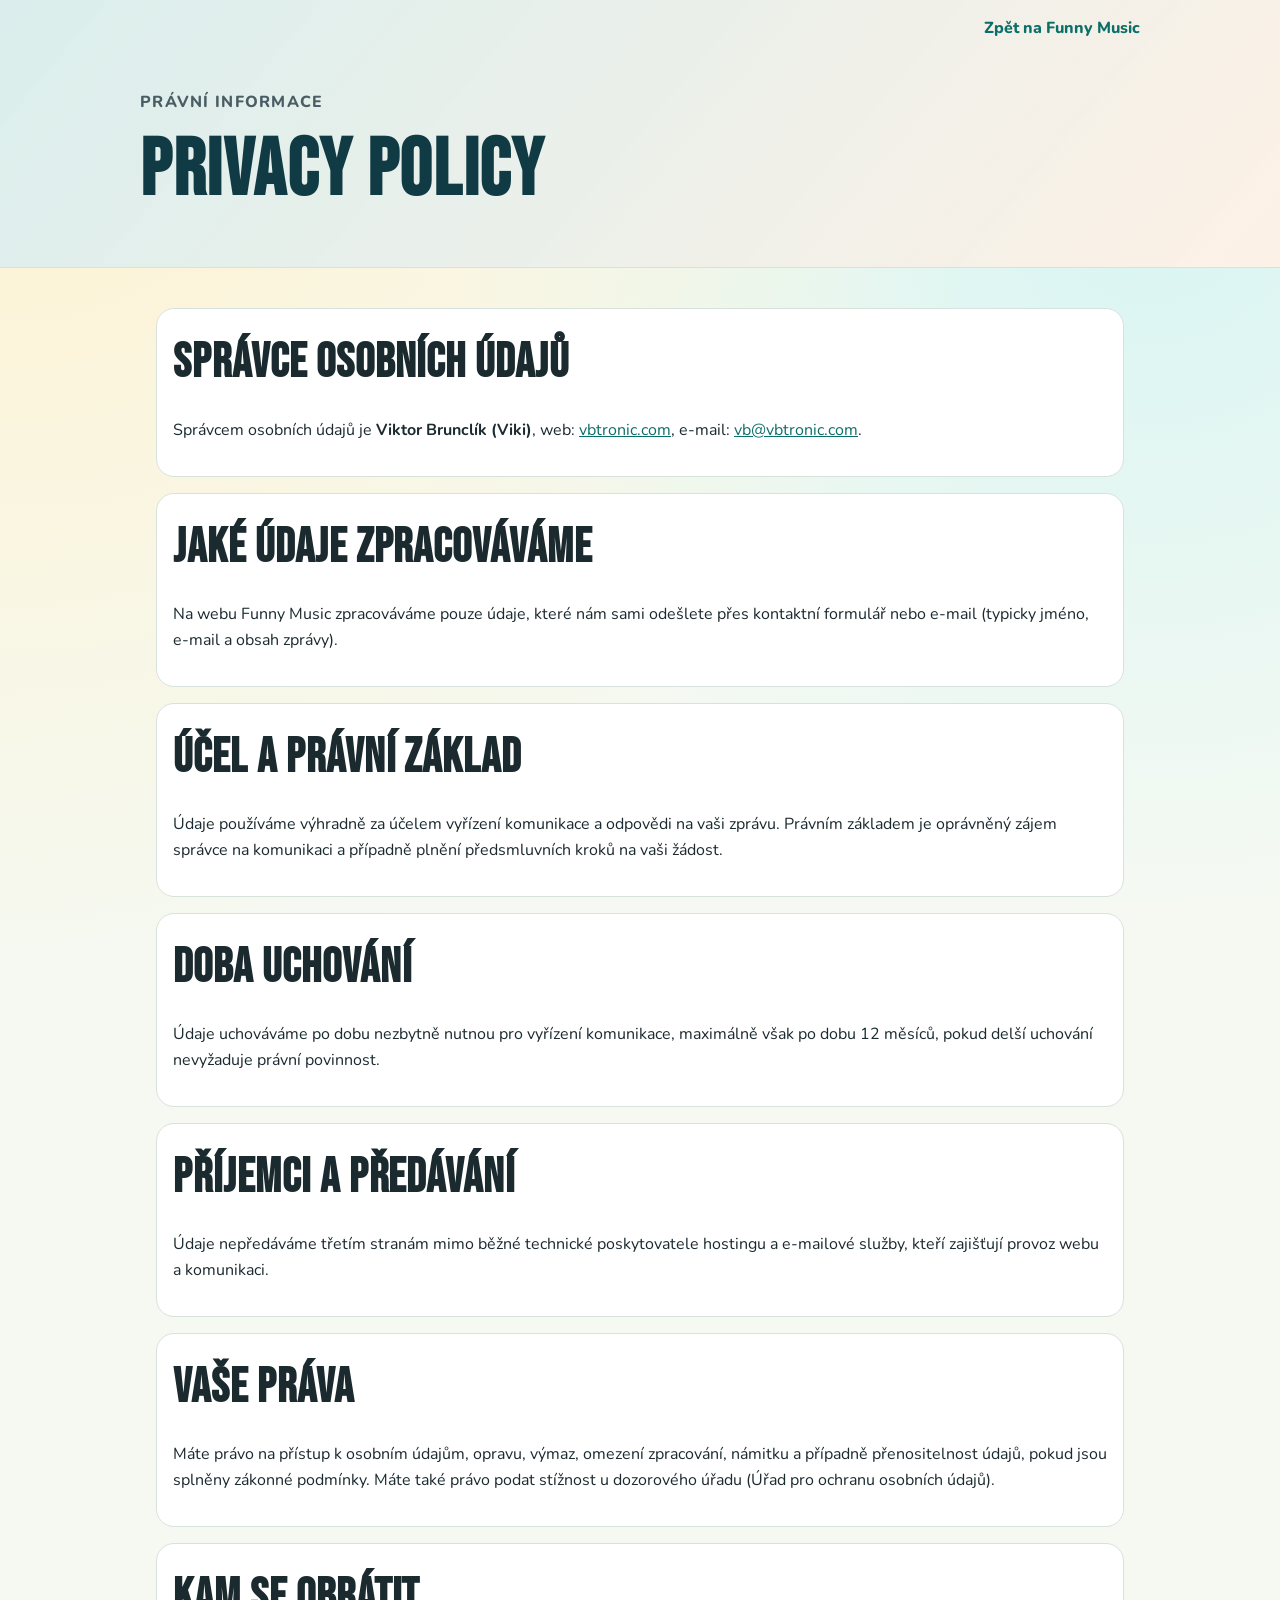
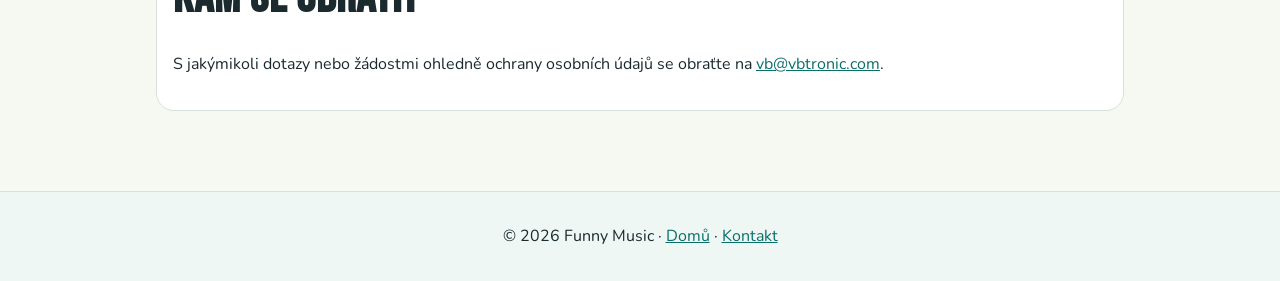
==== privacy-policy.html @ d2f49400 "Create Funny Music static website with audio, PDFs, and privacy policy Amp-Thread-ID: https://ampcod" ====
<!doctype html>
<html lang="cs">
  <head>
    <meta charset="UTF-8" />
    <meta name="viewport" content="width=device-width, initial-scale=1.0" />
    <title>Privacy Policy | Funny Music</title>
    <meta
      name="description"
      content="Zásady ochrany osobních údajů webu Funny Music."
    />
    <link rel="preconnect" href="https://fonts.googleapis.com" />
    <link rel="preconnect" href="https://fonts.gstatic.com" crossorigin />
    <link
      href="https://fonts.googleapis.com/css2?family=Bebas+Neue&family=Nunito:wght@400;600;700;800&display=swap"
      rel="stylesheet"
    />
    <link rel="stylesheet" href="styles.css" />
  </head>
  <body>
    <header class="hero">
      <nav class="top-nav">
        <a href="index.html">Zpět na Funny Music</a>
      </nav>
      <div class="hero-content">
        <p class="hero-kicker">Právní informace</p>
        <h1>Privacy Policy</h1>
      </div>
    </header>

    <main class="policy-main">
      <section class="policy-card">
        <h2>Správce osobních údajů</h2>
        <p>
          Správcem osobních údajů je <strong>Viktor Brunclík (Viki)</strong>,
          web: <a href="https://vbtronic.com" target="_blank" rel="noopener noreferrer">vbtronic.com</a>,
          e-mail: <a href="mailto:vb@vbtronic.com">vb@vbtronic.com</a>.
        </p>
      </section>

      <section class="policy-card">
        <h2>Jaké údaje zpracováváme</h2>
        <p>
          Na webu Funny Music zpracováváme pouze údaje, které nám sami odešlete přes
          kontaktní formulář nebo e-mail (typicky jméno, e-mail a obsah zprávy).
        </p>
      </section>

      <section class="policy-card">
        <h2>Účel a právní základ</h2>
        <p>
          Údaje používáme výhradně za účelem vyřízení komunikace a odpovědi na vaši zprávu.
          Právním základem je oprávněný zájem správce na komunikaci a případně plnění
          předsmluvních kroků na vaši žádost.
        </p>
      </section>

      <section class="policy-card">
        <h2>Doba uchování</h2>
        <p>
          Údaje uchováváme po dobu nezbytně nutnou pro vyřízení komunikace, maximálně
          však po dobu 12 měsíců, pokud delší uchování nevyžaduje právní povinnost.
        </p>
      </section>

      <section class="policy-card">
        <h2>Příjemci a předávání</h2>
        <p>
          Údaje nepředáváme třetím stranám mimo běžné technické poskytovatele hostingu a
          e-mailové služby, kteří zajišťují provoz webu a komunikaci.
        </p>
      </section>

      <section class="policy-card">
        <h2>Vaše práva</h2>
        <p>
          Máte právo na přístup k osobním údajům, opravu, výmaz, omezení zpracování,
          námitku a případně přenositelnost údajů, pokud jsou splněny zákonné podmínky.
          Máte také právo podat stížnost u dozorového úřadu (Úřad pro ochranu osobních údajů).
        </p>
      </section>

      <section class="policy-card">
        <h2>Kam se obrátit</h2>
        <p>
          S jakýmikoli dotazy nebo žádostmi ohledně ochrany osobních údajů se obraťte na
          <a href="mailto:vb@vbtronic.com">vb@vbtronic.com</a>.
        </p>
      </section>
    </main>

    <footer class="site-footer">
      <p>
        © 2026 Funny Music ·
        <a href="index.html">Domů</a>
        · <a href="mailto:vb@vbtronic.com">Kontakt</a>
      </p>
    </footer>
  </body>
</html>
---- styles.css ----
:root {
  --bg: #f5f9f2;
  --bg-soft: #ffffff;
  --surface: #fef7ea;
  --text: #1b2a2f;
  --muted: #4a5d64;
  --brand: #0b8f87;
  --brand-strong: #0b6f69;
  --accent: #ef8d32;
  --line: #d8e2dc;
}

* {
  box-sizing: border-box;
}

html,
body {
  margin: 0;
  padding: 0;
}

body {
  font-family: "Nunito", sans-serif;
  color: var(--text);
  background:
    radial-gradient(circle at top left, #fff2cf 0%, transparent 44%),
    radial-gradient(circle at 90% 10%, #d8f5f3 0%, transparent 35%),
    var(--bg);
  line-height: 1.6;
}

a {
  color: var(--brand-strong);
}

.hero {
  padding: 1rem 1rem 3rem;
  background:
    linear-gradient(130deg, rgba(11, 143, 135, 0.15), rgba(239, 141, 50, 0.12)),
    var(--bg-soft);
  border-bottom: 1px solid var(--line);
}

.top-nav {
  max-width: 1000px;
  margin: 0 auto;
  display: flex;
  gap: 1rem;
  justify-content: flex-end;
  flex-wrap: wrap;
}

.top-nav a {
  text-decoration: none;
  font-weight: 800;
  color: var(--brand-strong);
}

.hero-content {
  max-width: 1000px;
  margin: 3rem auto 0;
}

.hero-kicker {
  letter-spacing: 0.08em;
  text-transform: uppercase;
  font-weight: 800;
  color: var(--muted);
}

h1,
h2,
h3 {
  font-family: "Bebas Neue", sans-serif;
  letter-spacing: 0.02em;
  margin: 0 0 0.5rem;
}

h1 {
  font-size: clamp(2.8rem, 7vw, 5rem);
  color: #113b44;
  line-height: 1;
}

h2 {
  font-size: clamp(2rem, 4.8vw, 3rem);
}

h3 {
  font-size: clamp(1.6rem, 3.2vw, 2.1rem);
}

.cta {
  display: inline-block;
  margin-top: 1rem;
  padding: 0.75rem 1.4rem;
  border-radius: 999px;
  text-decoration: none;
  font-weight: 800;
  color: #fff;
  background: linear-gradient(120deg, var(--brand), var(--accent));
}

main {
  max-width: 1000px;
  margin: 0 auto;
  padding: 1.5rem 1rem 2rem;
}

.section {
  margin-top: 2.5rem;
}

.section-intro {
  color: var(--muted);
}

.songs {
  display: grid;
  gap: 1rem;
}

.song-card,
.author-card,
.policy-card,
.contact form {
  background: var(--bg-soft);
  border: 1px solid var(--line);
  border-radius: 18px;
  padding: 1rem;
}

.song-card {
  background: linear-gradient(180deg, var(--surface), #ffffff);
}

audio {
  width: 100%;
  margin: 0.5rem 0;
}

.authors-grid {
  display: grid;
  grid-template-columns: repeat(auto-fit, minmax(220px, 1fr));
  gap: 1rem;
}

.contact form {
  display: grid;
  gap: 0.5rem;
}

label {
  font-weight: 700;
}

input,
textarea {
  width: 100%;
  border: 1px solid #bed0ca;
  border-radius: 12px;
  padding: 0.7rem 0.8rem;
  font: inherit;
}

button {
  width: fit-content;
  border: 0;
  border-radius: 999px;
  padding: 0.75rem 1.2rem;
  cursor: pointer;
  font: inherit;
  font-weight: 800;
  color: #fff;
  background: linear-gradient(120deg, var(--brand), var(--accent));
}

.site-footer {
  margin-top: 3rem;
  border-top: 1px solid var(--line);
  padding: 1rem;
  text-align: center;
  background: #eef7f4;
}

.policy-main {
  max-width: 1000px;
  margin: 0 auto;
  padding: 1.5rem 1rem 2rem;
}

.policy-card {
  margin-top: 1rem;
}

@media (max-width: 680px) {
  .top-nav {
    justify-content: center;
  }

  .hero-content {
    margin-top: 2rem;
  }
}
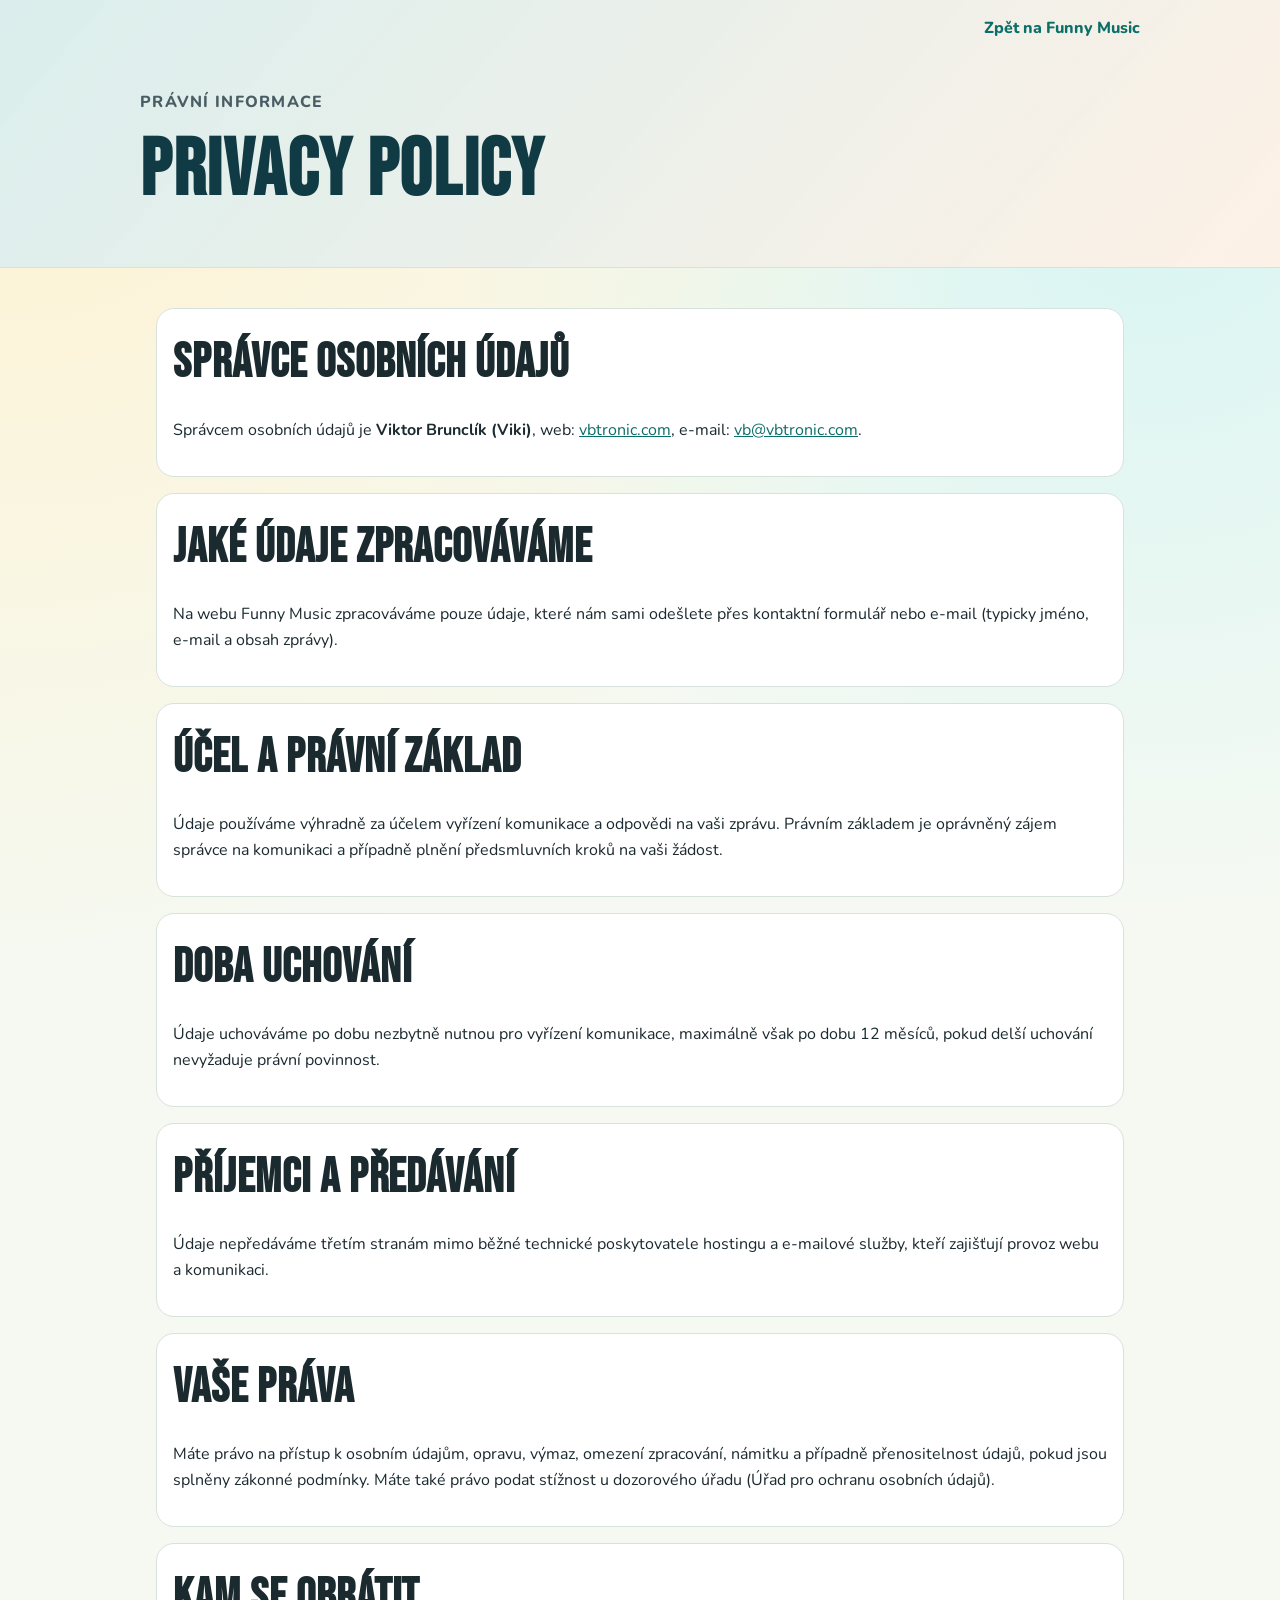
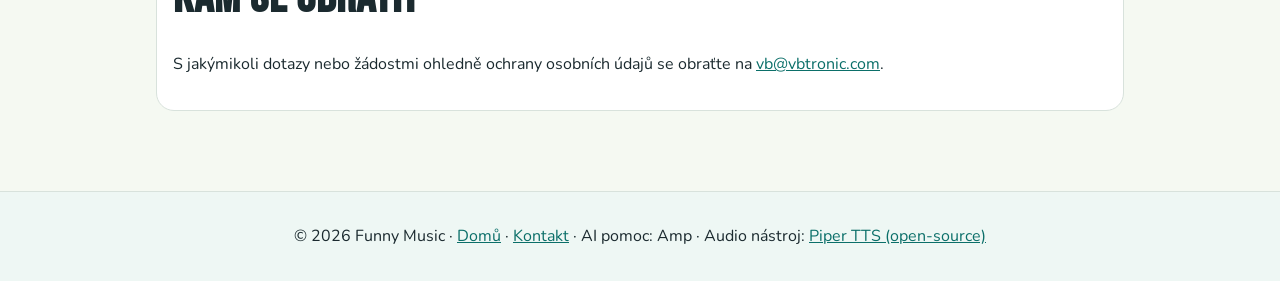
==== commit dcd83e44: "Regenerate songs with open-source Piper TTS and update footer/contact Amp-Thread-ID: https://ampcode" ====
--- a/privacy-policy.html
+++ b/privacy-policy.html
@@ -93,6 +93,7 @@
         © 2026 Funny Music ·
         <a href="index.html">Domů</a>
         · <a href="mailto:vb@vbtronic.com">Kontakt</a>
+        · AI pomoc: Amp · Audio nástroj: <a href="https://github.com/rhasspy/piper" target="_blank" rel="noopener noreferrer">Piper TTS (open-source)</a>
       </p>
     </footer>
   </body>
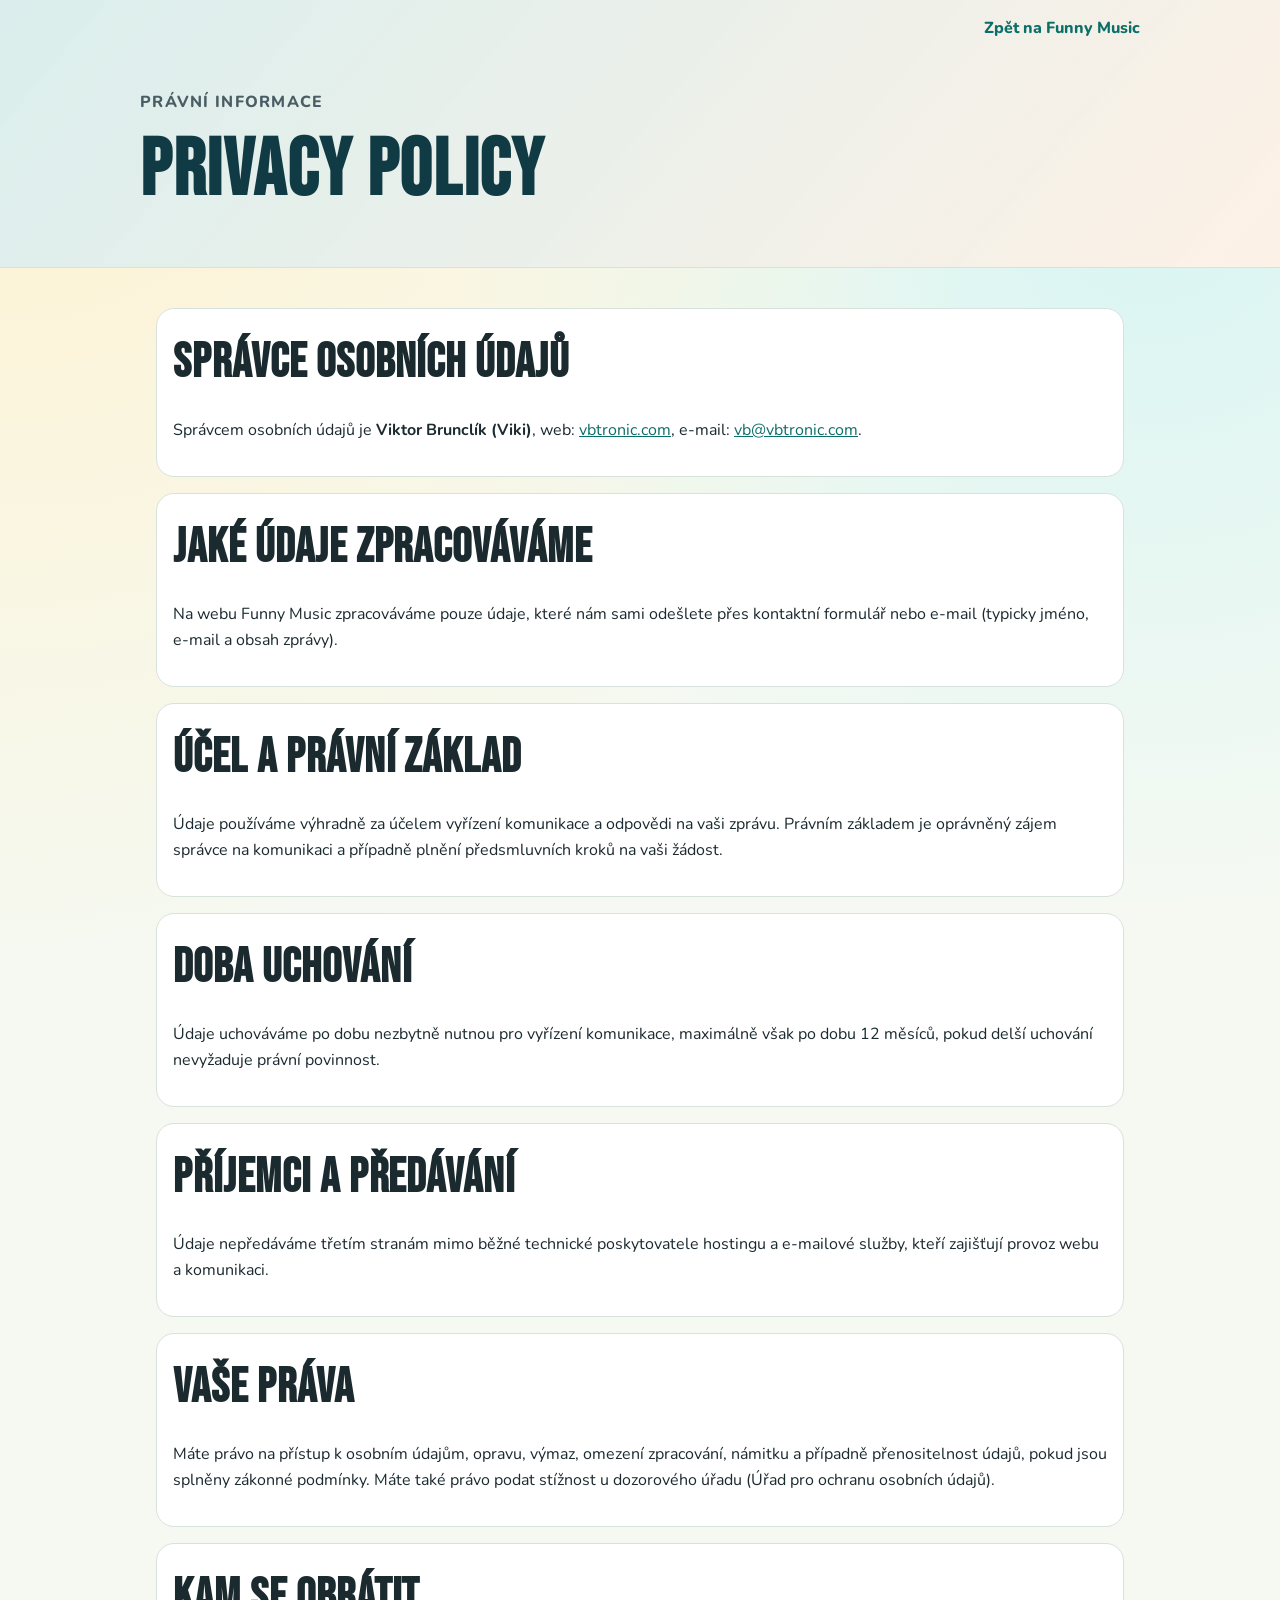
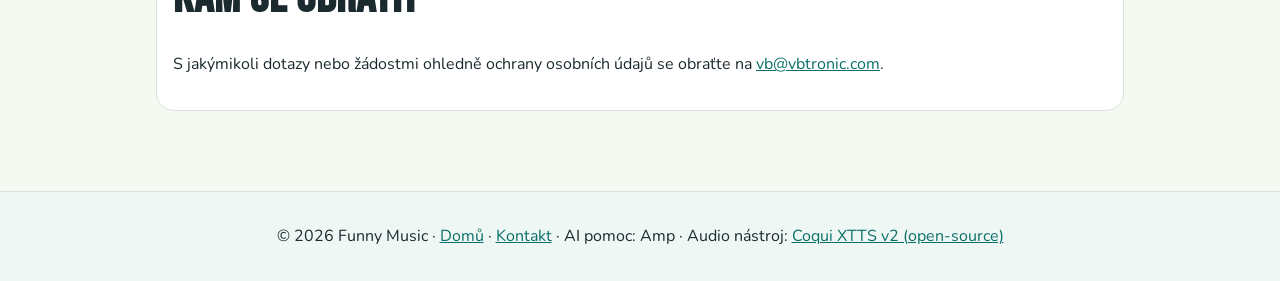
==== commit 16f1d58b: "Update footer tool attribution to Coqui XTTS v2 Amp-Thread-ID: https://ampcode.com/threads/T-019d106" ====
--- a/privacy-policy.html
+++ b/privacy-policy.html
@@ -93,7 +93,7 @@
         © 2026 Funny Music ·
         <a href="index.html">Domů</a>
         · <a href="mailto:vb@vbtronic.com">Kontakt</a>
-        · AI pomoc: Amp · Audio nástroj: <a href="https://github.com/rhasspy/piper" target="_blank" rel="noopener noreferrer">Piper TTS (open-source)</a>
+        · AI pomoc: Amp · Audio nástroj: <a href="https://github.com/coqui-ai/TTS" target="_blank" rel="noopener noreferrer">Coqui XTTS v2 (open-source)</a>
       </p>
     </footer>
   </body>
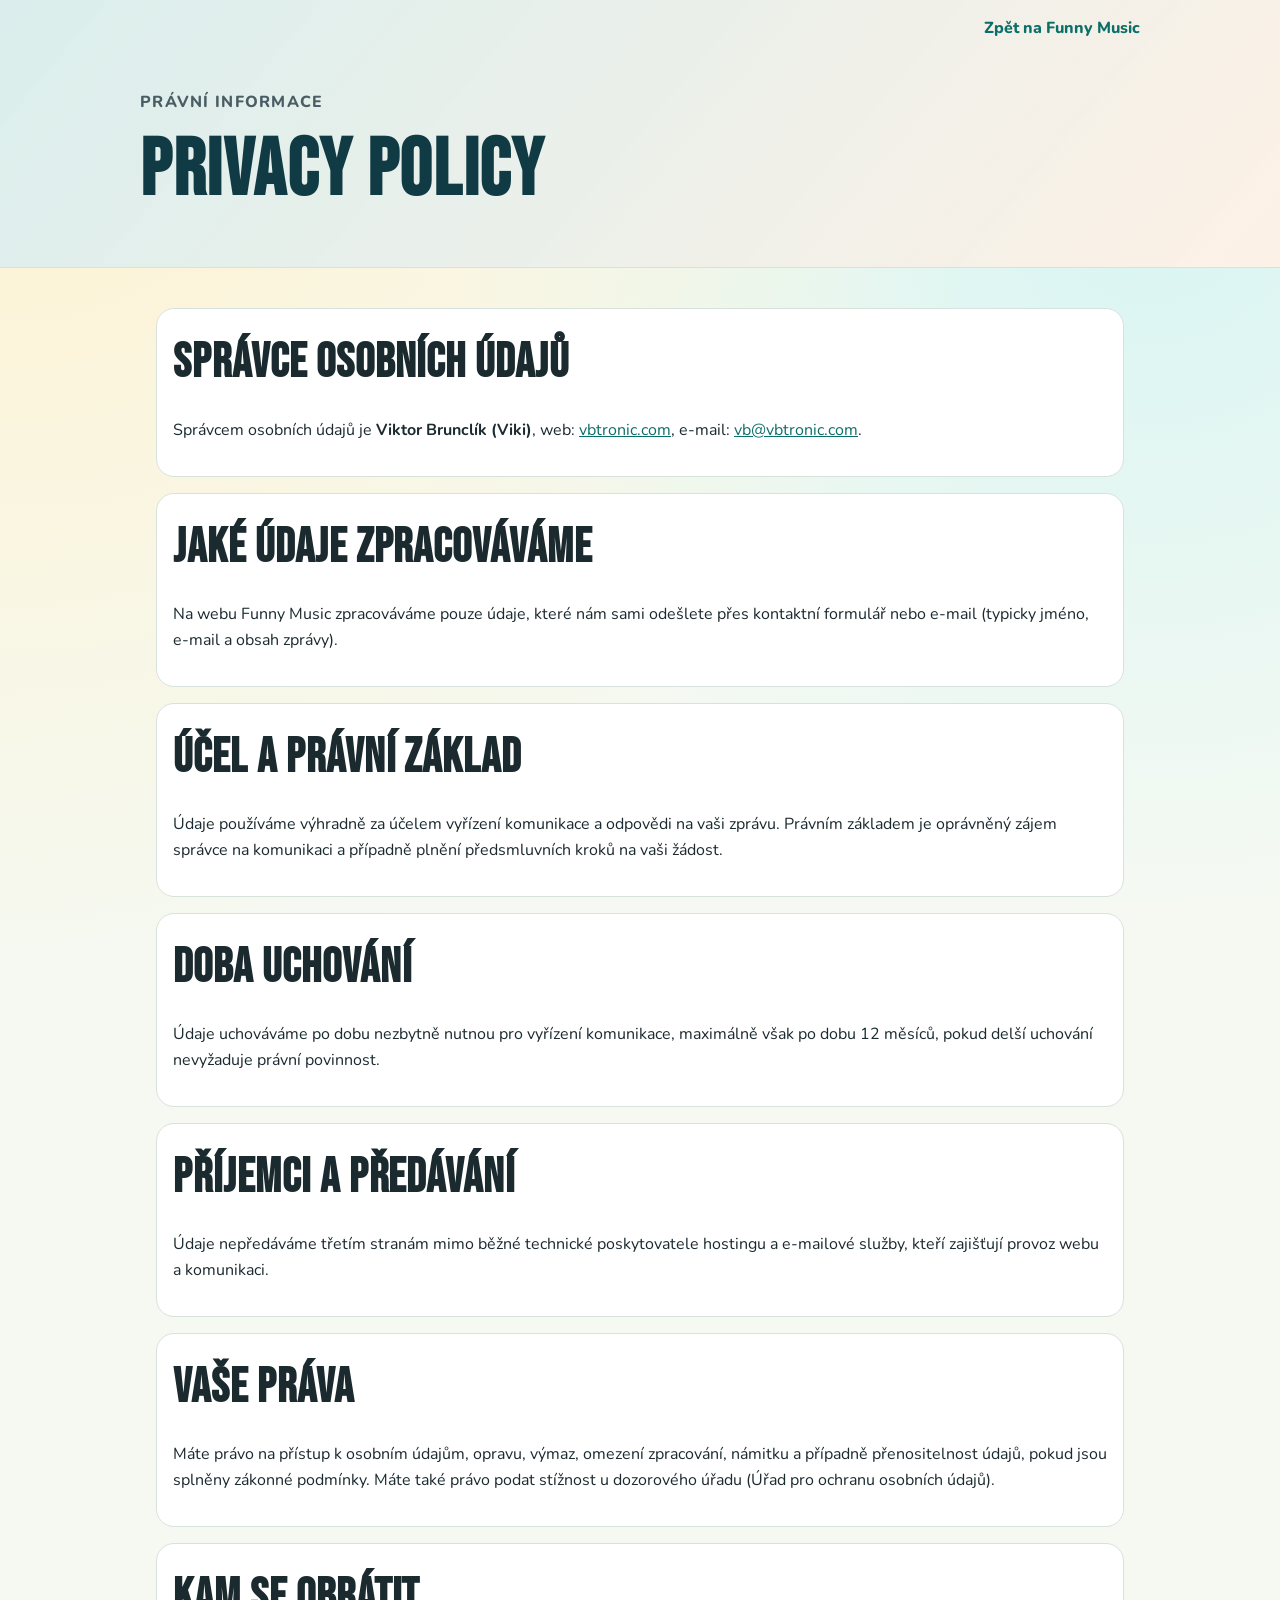
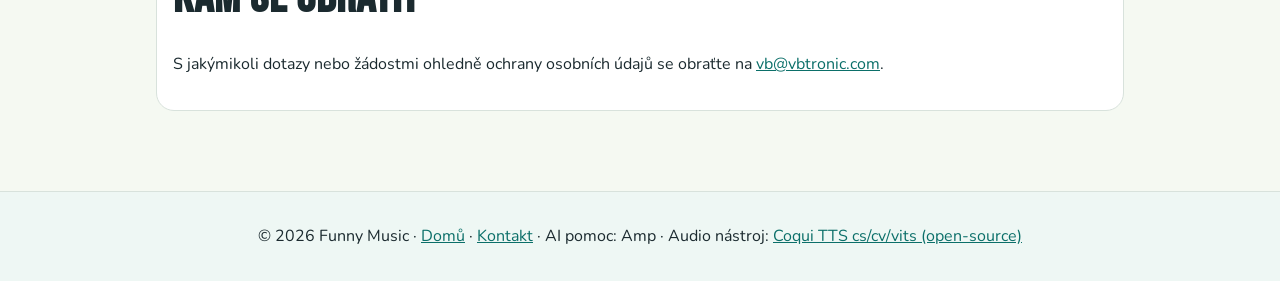
==== commit e9d8b548: "Switch song generation to Czech Coqui VITS model and update footer attribution Amp-Thread-ID: https:" ====
--- a/privacy-policy.html
+++ b/privacy-policy.html
@@ -93,7 +93,7 @@
         © 2026 Funny Music ·
         <a href="index.html">Domů</a>
         · <a href="mailto:vb@vbtronic.com">Kontakt</a>
-        · AI pomoc: Amp · Audio nástroj: <a href="https://github.com/coqui-ai/TTS" target="_blank" rel="noopener noreferrer">Coqui XTTS v2 (open-source)</a>
+        · AI pomoc: Amp · Audio nástroj: <a href="https://github.com/coqui-ai/TTS" target="_blank" rel="noopener noreferrer">Coqui TTS cs/cv/vits (open-source)</a>
       </p>
     </footer>
   </body>
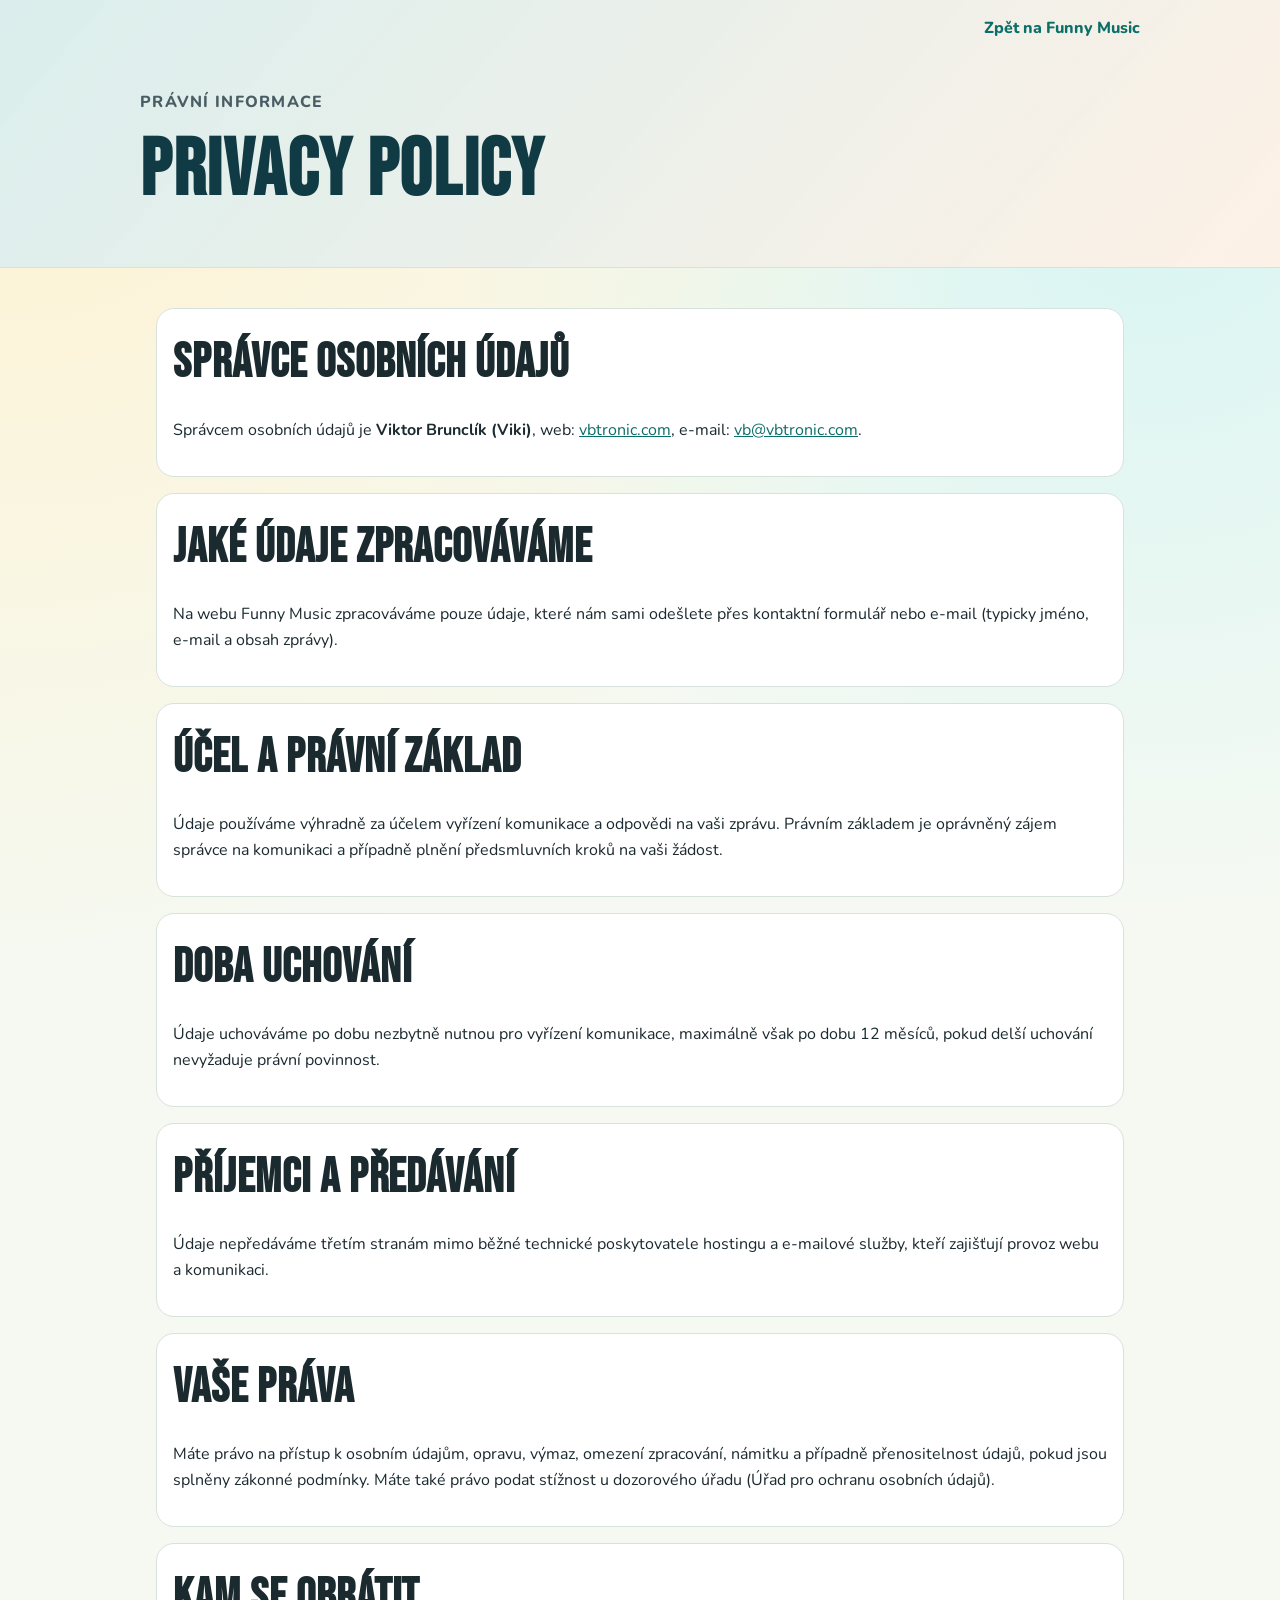
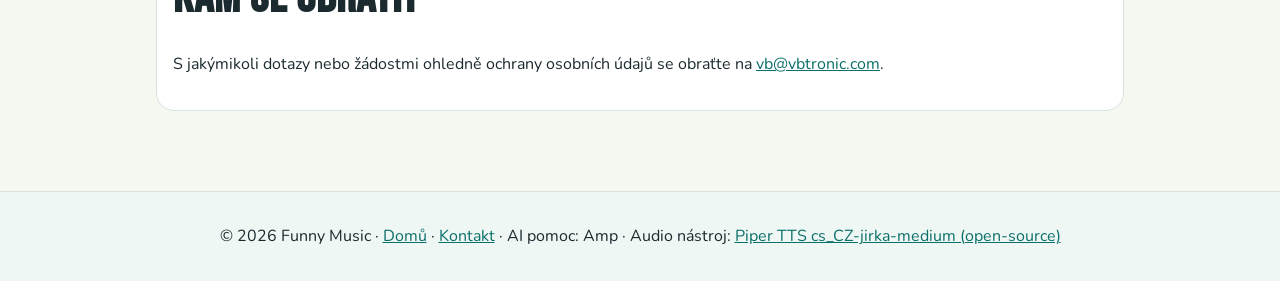
==== commit 1aa49b85: "Switch songs to Piper TTS and update tool attribution Amp-Thread-ID: https://ampcode.com/threads/T-0" ====
--- a/privacy-policy.html
+++ b/privacy-policy.html
@@ -93,7 +93,7 @@
         © 2026 Funny Music ·
         <a href="index.html">Domů</a>
         · <a href="mailto:vb@vbtronic.com">Kontakt</a>
-        · AI pomoc: Amp · Audio nástroj: <a href="https://github.com/coqui-ai/TTS" target="_blank" rel="noopener noreferrer">Coqui TTS cs/cv/vits (open-source)</a>
+        · AI pomoc: Amp · Audio nástroj: <a href="https://github.com/rhasspy/piper" target="_blank" rel="noopener noreferrer">Piper TTS cs_CZ-jirka-medium (open-source)</a>
       </p>
     </footer>
   </body>
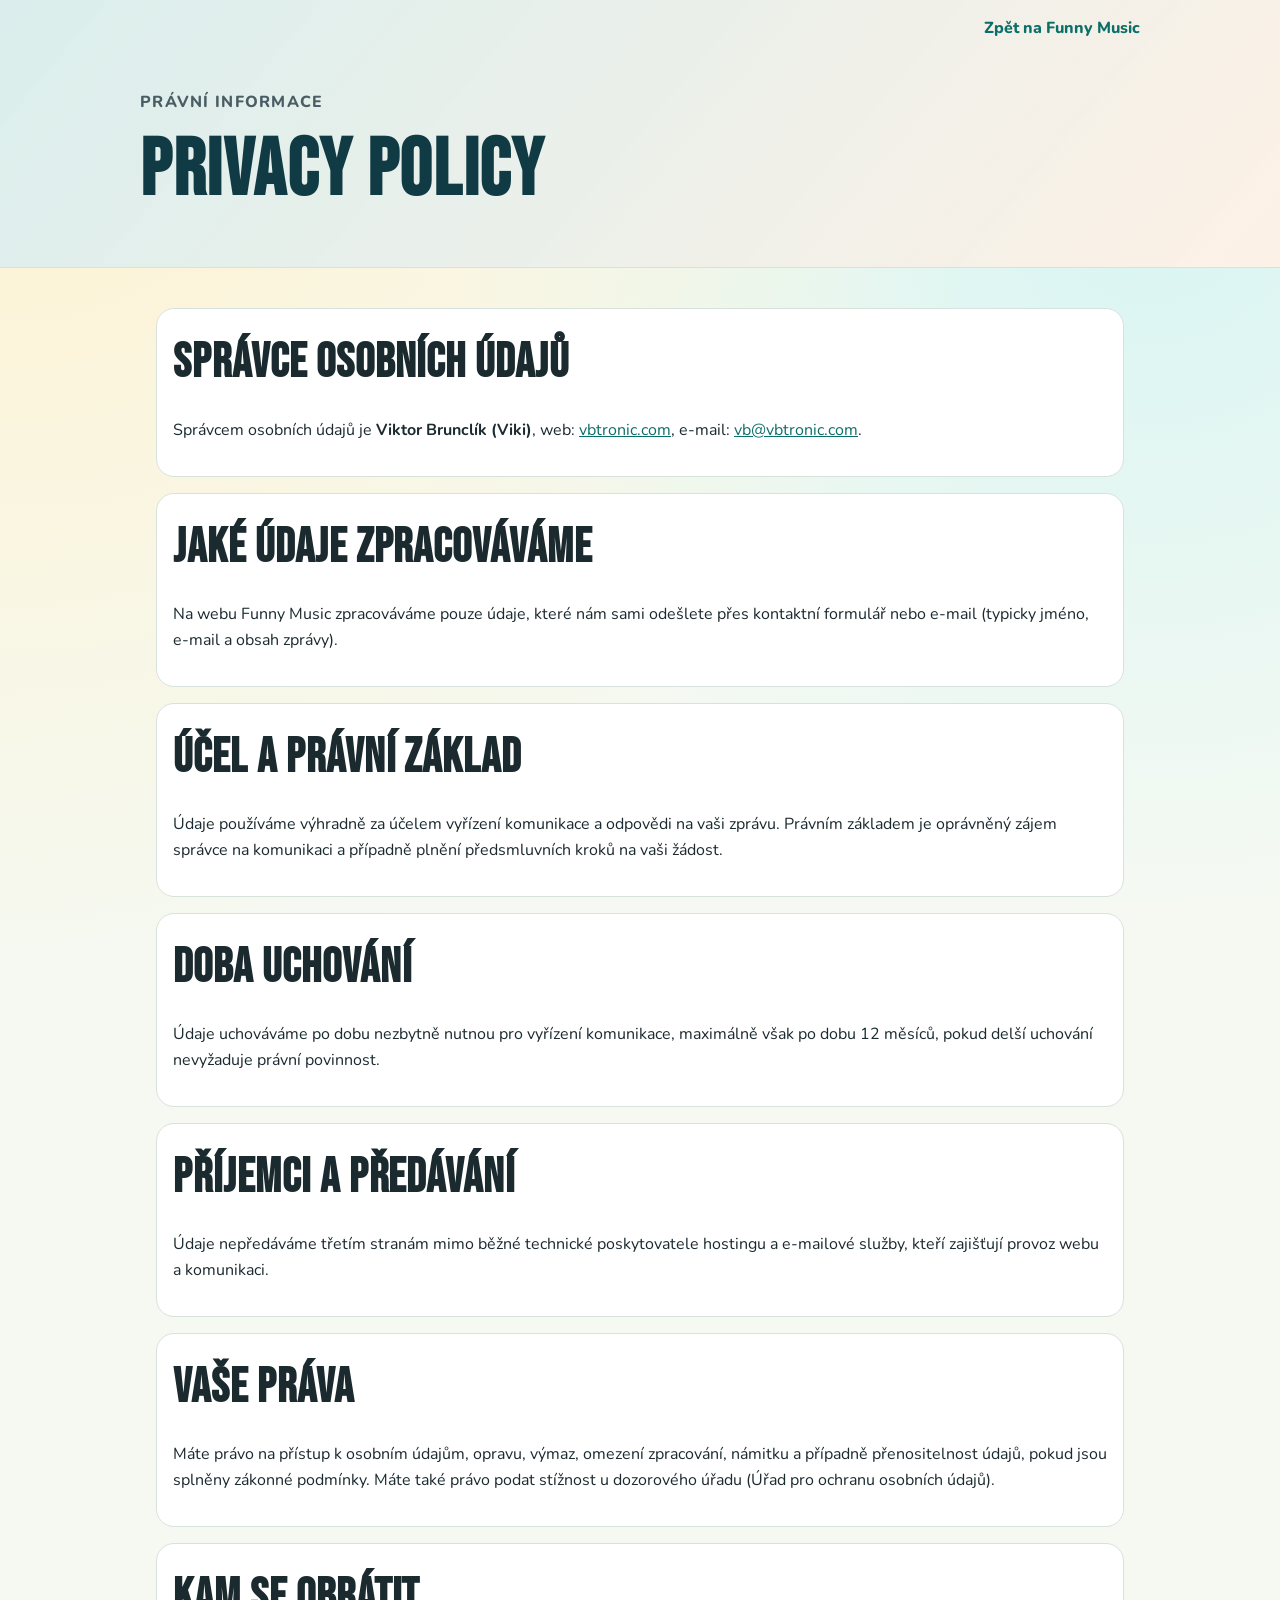
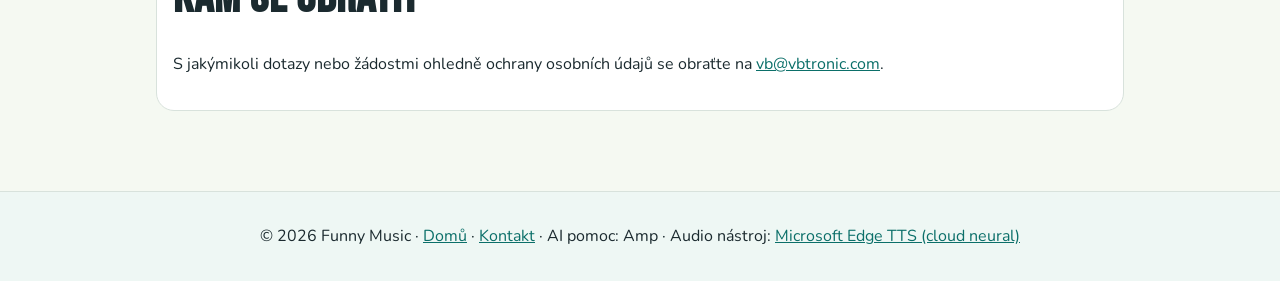
==== commit 8f06047f: "Switch songs to Edge TTS and update footer attribution Amp-Thread-ID: https://ampcode.com/threads/T-" ====
--- a/privacy-policy.html
+++ b/privacy-policy.html
@@ -93,7 +93,7 @@
         © 2026 Funny Music ·
         <a href="index.html">Domů</a>
         · <a href="mailto:vb@vbtronic.com">Kontakt</a>
-        · AI pomoc: Amp · Audio nástroj: <a href="https://github.com/rhasspy/piper" target="_blank" rel="noopener noreferrer">Piper TTS cs_CZ-jirka-medium (open-source)</a>
+        · AI pomoc: Amp · Audio nástroj: <a href="https://github.com/rany2/edge-tts" target="_blank" rel="noopener noreferrer">Microsoft Edge TTS (cloud neural)</a>
       </p>
     </footer>
   </body>
